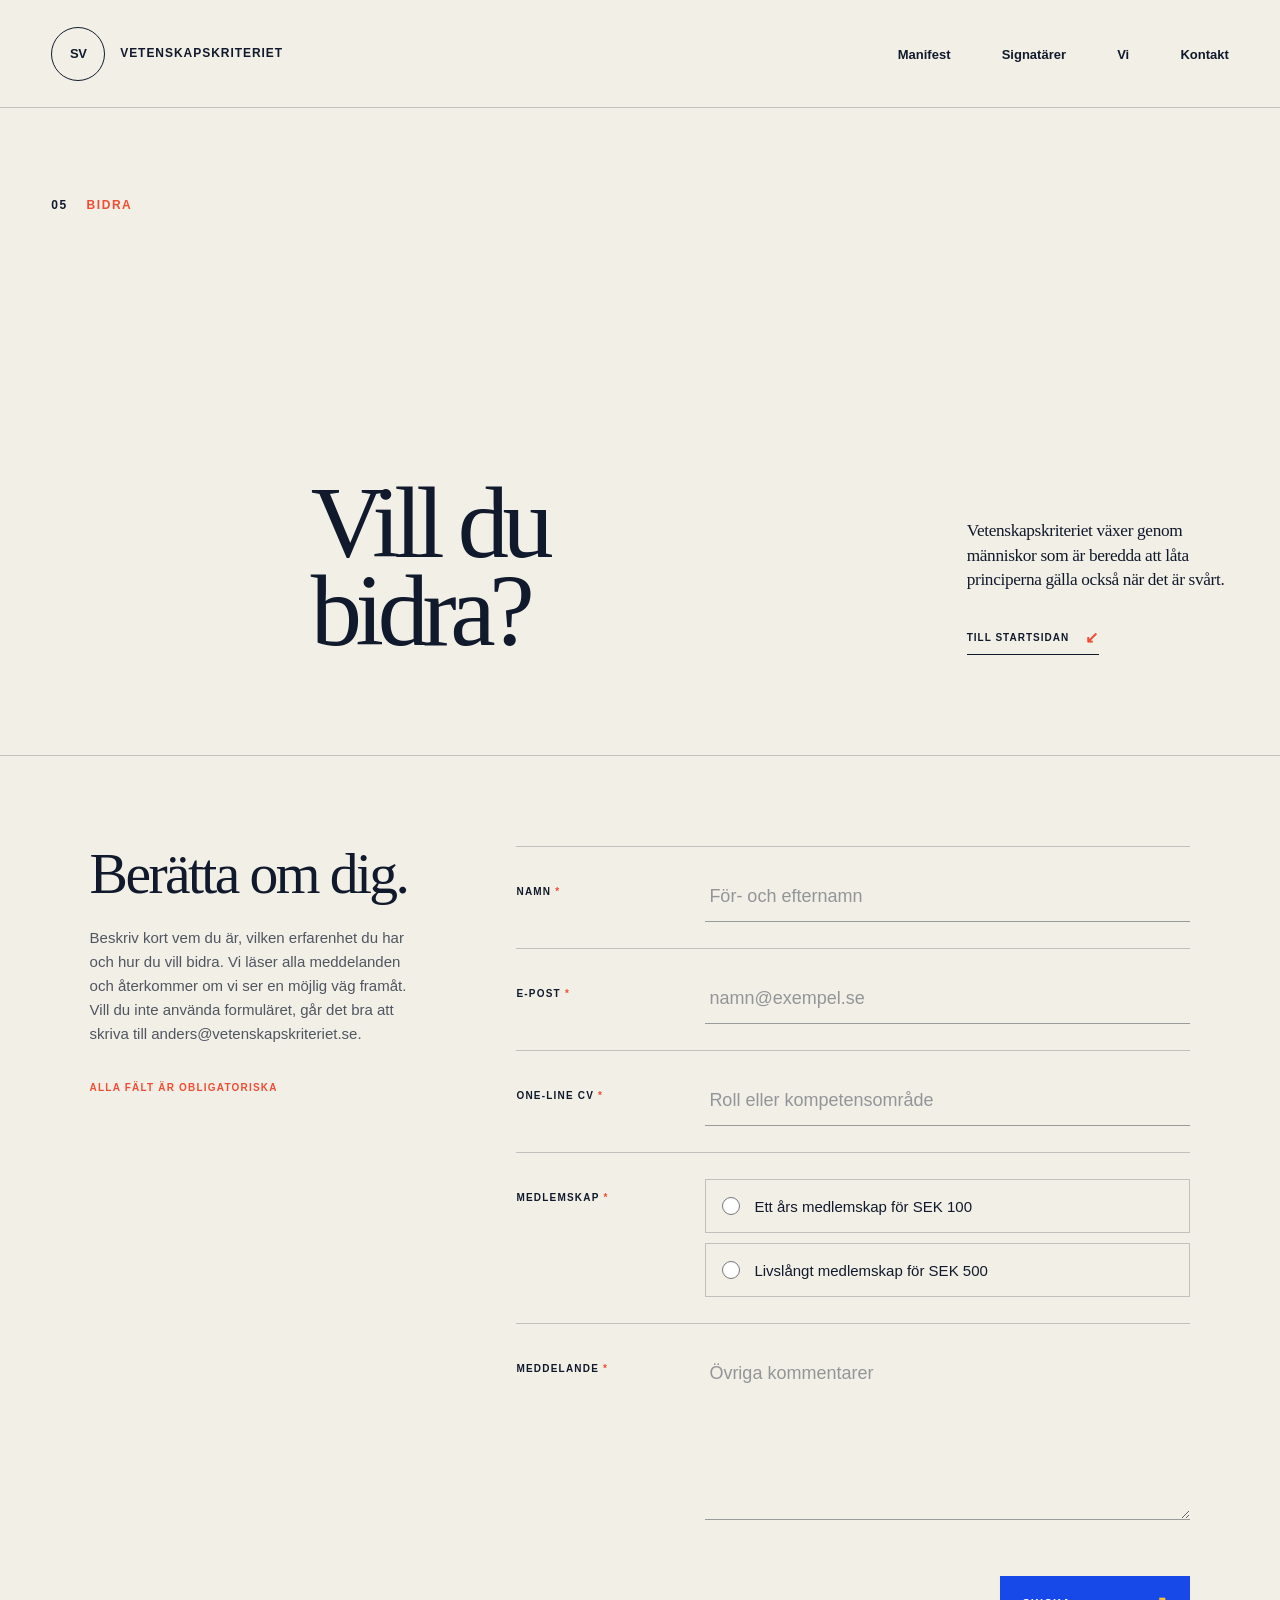
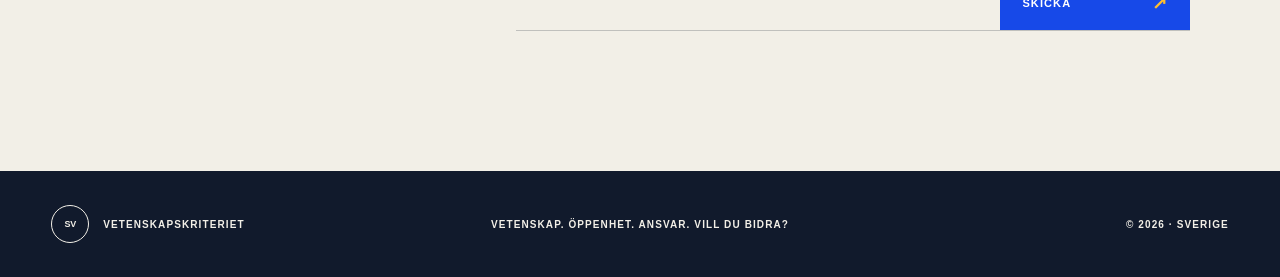
==== bidra/index.html @ 45d04d01 "Katalogstruktur." ====
<!doctype html>
<html lang="sv">
<head>
  <meta charset="utf-8">
  <meta name="viewport" content="width=device-width, initial-scale=1">
  <title>Bidra | Vetenskapskriteriet</title>
  <meta name="description" content="Vill du bidra till Vetenskapskriteriet? Berätta vem du är och hur du vill medverka.">
  <meta name="theme-color" content="#f2efe7">

  <meta property="og:title" content="Bidra | Vetenskapskriteriet">
  <meta property="og:description" content="Berätta vem du är och hur du vill bidra till Vetenskapskriteriet.">
  <meta property="og:type" content="website">
  <meta property="og:locale" content="sv_SE">
  <meta name="twitter:card" content="summary">
  <meta name="twitter:title" content="Bidra | Vetenskapskriteriet">
  <meta name="twitter:description" content="Berätta vem du är och hur du vill bidra till Vetenskapskriteriet.">

  <link rel="icon" type="image/png" href="../favicon.png">
  <link rel="shortcut icon" href="../favicon.ico">
  <link rel="stylesheet" href="../styles.css?v=20260825-1">
</head>
<body>
  <main>
    <header class="site-header">
      <a class="brand" href="https://vetenskapskriteriet.se/" aria-label="Vetenskapskriteriet, startsida">
        <span class="brand-mark" aria-hidden="true">SV</span>
        <span class="brand-name">Vetenskapskriteriet</span>
      </a>

      <nav class="site-nav" aria-label="Huvudnavigation">
          <a href="https://vetenskapskriteriet.se/#manifest">Manifest</a>
          <a href="https://vetenskapskriteriet.se/signatarer/">Signatärer</a>
          <a href="https://vetenskapskriteriet.se/vi/">Vi</a>
          <a href="https://vetenskapskriteriet.se/#kontakt">Kontakt</a>
      </nav>
    </header>

    <section class="council-hero">
      <p class="section-kicker"><span>05</span> Bidra</p>
      <h1>Vill du<br>bidra?</h1>
      <div class="council-hero-copy">
        <p>Vetenskapskriteriet växer genom människor som är beredda att låta principerna gälla också när det är svårt.</p>
        <a class="back-link" href="https://vetenskapskriteriet.se/">Till startsidan <span aria-hidden="true">↙</span></a>
      </div>
    </section>

    <section class="contribute-content" aria-labelledby="contribute-title">
      <div class="contribute-layout">
        <div class="contribute-intro">
          <h2 id="contribute-title">Berätta om dig.</h2>
          <p>Beskriv kort vem du är, vilken erfarenhet du har och hur du vill bidra. Vi läser alla meddelanden och återkommer om vi ser en möjlig väg framåt. Vill du inte använda formuläret, går det bra att skriva till <a href="mailto:anders@vetenskapskriteriet.se">anders@vetenskapskriteriet.se</a>.</p>
          <p class="contribute-note">Alla fält är obligatoriska</p>
        </div>

        <form class="contribute-form" action="mailto:anders@vetenskapskriteriet.se?subject=Jag%20vill%20bidra%20till%20Vetenskapskriteriet" method="post" enctype="text/plain" accept-charset="UTF-8">
          <div class="form-field">
            <label for="name">Namn <span aria-hidden="true">*</span></label>
            <input id="name" name="Namn" type="text" autocomplete="name" placeholder="För- och efternamn" required>
          </div>

          <div class="form-field">
            <label for="email">E-post <span aria-hidden="true">*</span></label>
            <input id="email" name="E-post" type="email" autocomplete="email" inputmode="email" placeholder="namn@exempel.se" required>
          </div>

          <div class="form-field">
            <label for="role">One-line CV <span aria-hidden="true">*</span></label>
            <input id="role" name="Yrkesroll eller kompetensområde" type="text" autocomplete="organization-title" placeholder="Roll eller kompetensområde" required>
          </div>

          <div class="form-field membership-field" role="radiogroup" aria-labelledby="membership-label" aria-required="true">
            <span class="form-field-label" id="membership-label">Medlemskap <span aria-hidden="true">*</span></span>
            <div class="membership-options">
              <label class="radio-option" for="membership-annual">
                <input id="membership-annual" name="Medlemskap" type="radio" value="Ett års medlemskap för SEK 100" required>
                <span>Ett års medlemskap för SEK 100</span>
              </label>
              <label class="radio-option" for="membership-lifetime">
                <input id="membership-lifetime" name="Medlemskap" type="radio" value="Livslångt medlemskap för SEK 500" required>
                <span>Livslångt medlemskap för SEK 500</span>
              </label>
            </div>
          </div>

          <div class="form-field">
            <label for="message">Meddelande <span aria-hidden="true">*</span></label>
            <textarea id="message" name="Meddelande" placeholder="Övriga kommentarer" required></textarea>
          </div>

          <div class="form-actions">
            <button class="submit-button" type="submit">Skicka <span aria-hidden="true">↗</span></button>
          </div>
        </form>
      </div>
    </section>

    <footer class="site-footer">
      <div class="footer-brand"><span class="brand-mark inverted" aria-hidden="true">SV</span><span>Vetenskapskriteriet</span></div>
      <p>Vetenskap. Öppenhet. Ansvar. <a href="https://vetenskapskriteriet.se/bidra/">Vill du bidra?</a></p>
      <p>© 2026 · Sverige</p>
    </footer>
  </main>

  <script>
    const contributeForm = document.querySelector('.contribute-form');

    function buildContributionMailtoUrl(form) {
      const fields = form.elements;
      const subject = 'Jag vill bidra till Vetenskapskriteriet';
      const body = [
        `Namn: ${fields.namedItem('Namn').value}`,
        `E-post: ${fields.namedItem('E-post').value}`,
        `One-line CV: ${fields.namedItem('Yrkesroll eller kompetensområde').value}`,
        `Medlemskap: ${fields.namedItem('Medlemskap').value}`,
        '',
        'Meddelande:',
        fields.namedItem('Meddelande').value
      ].join('\r\n');

      return `mailto:anders@vetenskapskriteriet.se?subject=${encodeURIComponent(subject)}&body=${encodeURIComponent(body)}`;
    }

    contributeForm.addEventListener('submit', (event) => {
      event.preventDefault();
      window.location.href = buildContributionMailtoUrl(contributeForm);
    });
  </script>
</body>
</html>
---- styles.css ----
:root {
  --ink: #111a2c;
  --paper: #f2efe7;
  --signal: #f04d34;
  --blue: #1749e8;
  --line: rgba(17, 26, 44, 0.22);
  --paper-line: rgba(242, 239, 231, 0.24);
}

* { box-sizing: border-box; }
html { scroll-behavior: smooth; }
body {
  margin: 0;
  background: var(--paper);
  color: var(--ink);
  font-family: Arial, Helvetica, sans-serif;
  text-rendering: optimizeLegibility;
}
a { color: inherit; text-decoration: none; }
img { max-width: 100%; display: block; }

.site-header {
  min-height: 108px;
  padding: 22px clamp(24px, 4vw, 68px);
  display: flex;
  align-items: center;
  justify-content: space-between;
  border-bottom: 1px solid var(--line);
}
.brand { display: flex; align-items: center; gap: 15px; }
.brand-mark {
  width: 54px;
  aspect-ratio: 1;
  display: grid;
  place-items: center;
  border: 1.5px solid var(--ink);
  border-radius: 50%;
  font: 700 13px/1 Arial, sans-serif;
  letter-spacing: -.04em;
}
.brand-name { font-size: 12px; font-weight: 700; line-height: 1.08; text-transform: uppercase; letter-spacing: .08em; }
.site-nav { display: flex; gap: clamp(24px, 4vw, 62px); font-size: 13px; font-weight: 700; }
.site-nav a { padding: 10px 0 7px; border-bottom: 1px solid transparent; }
.site-nav a:hover, .site-nav a:focus-visible { border-color: var(--signal); outline: none; }
.site-nav a[aria-current="page"] { border-color: var(--signal); }

.hero {
  min-height: calc(100vh - 108px);
  padding: 28px clamp(24px, 4vw, 68px) 36px;
  display: grid;
  grid-template-columns: minmax(150px, .7fr) minmax(530px, 2.35fr) minmax(100px, .5fr);
  grid-template-rows: auto 1fr auto;
  column-gap: clamp(24px, 4vw, 70px);
  background-image: linear-gradient(90deg, transparent calc(50% - .5px), rgba(17,26,44,.06) 50%, transparent calc(50% + .5px));
}
.hero-meta { display: flex; flex-direction: column; gap: 7px; padding-top: 6px; font-size: 10px; font-weight: 700; text-transform: uppercase; letter-spacing: .14em; }
.hero-meta span:not(:last-child)::after { content: " ·"; color: var(--signal); }
.hero-copy { grid-column: 2; align-self: center; max-width: 1030px; padding: 52px 0; }
.eyebrow, .section-kicker { margin: 0 0 24px; color: var(--blue); font-size: 12px; font-weight: 700; text-transform: uppercase; letter-spacing: .13em; }
h1 { margin: 0; max-width: 970px; font-family: Georgia, 'Times New Roman', serif; font-size: clamp(64px, 8.4vw, 142px); font-weight: 400; line-height: .86; letter-spacing: -.062em; }
.hero-lede { max-width: 670px; margin: 38px 0 30px; font-size: clamp(18px, 1.55vw, 25px); line-height: 1.45; letter-spacing: -.015em; }
.text-link { display: inline-flex; gap: 18px; align-items: center; padding-bottom: 8px; border-bottom: 1px solid var(--ink); font-size: 13px; font-weight: 700; text-transform: uppercase; letter-spacing: .08em; }
.text-link span { color: var(--signal); font-size: 18px; transition: transform .2s ease; }
.text-link:hover span { transform: translate(3px, 3px); }
.hero-index { grid-column: 3; grid-row: 2; align-self: end; display: grid; grid-template-columns: auto 1fr; gap: 8px 12px; align-items: center; font-size: 10px; text-transform: uppercase; letter-spacing: .14em; }
.hero-index-line { height: 1px; background: var(--ink); }
.hero-index span:last-child { grid-column: 2; color: var(--signal); }

.fact-band {
  padding: 52px clamp(24px, 4vw, 68px);
  display: grid;
  grid-template-columns: repeat(3, minmax(135px, .55fr)) minmax(330px, 1.7fr);
  gap: 28px;
  align-items: end;
  border-top: 1px solid var(--line);
  border-bottom: 1px solid var(--line);
}
.fact-band > div { display: flex; align-items: flex-end; gap: 14px; }
.fact-band strong { font-family: Georgia, serif; font-size: clamp(42px, 4vw, 68px); font-weight: 400; line-height: .8; letter-spacing: -.06em; }
.fact-band span { font-size: 9px; font-weight: 700; line-height: 1.25; text-transform: uppercase; letter-spacing: .12em; }
.fact-band > p {
  max-width: 640px;
  margin: 0 0 -4px;
  padding-left: clamp(34px, 3.5vw, 64px);
  font: 400 clamp(18px, 1.55vw, 24px)/1.35 Georgia, serif;
  letter-spacing: -.02em;
}

.manifest { padding: 120px clamp(24px, 4vw, 68px) 140px; background: var(--ink); color: var(--paper); }
.section-heading { display: grid; grid-template-columns: .62fr 1.8fr .78fr; gap: clamp(28px, 4vw, 80px); align-items: start; margin-bottom: 80px; }
.section-heading > p { margin: 8px 0 0; font-size: 11px; font-weight: 700; text-transform: uppercase; letter-spacing: .15em; }
.section-heading > p span { color: var(--signal); margin-right: 14px; }
.section-heading h2 { margin: 0; font: 400 clamp(48px, 6.2vw, 104px)/.93 Georgia, serif; letter-spacing: -.055em; }
.principle-list { max-width: 1160px; margin: 0 0 0 auto; padding: 0; list-style: none; }
.principle-list li { display: grid; grid-template-columns: 70px 1fr; gap: 28px; padding: 34px 0; border-top: 1px solid var(--paper-line); }
.principle-list li:last-child { border-bottom: 1px solid var(--paper-line); }
.principle-number { padding-top: 8px; color: var(--signal); font-size: 10px; font-weight: 700; letter-spacing: .15em; }
.principle-list li > div { display: grid; grid-template-columns: 1.05fr .95fr; gap: 50px; align-items: start; }
.principle-list h3 { margin: 0; font: 400 clamp(28px, 3vw, 48px)/1.02 Georgia, serif; letter-spacing: -.035em; }
.principle-list p { max-width: 460px; margin: 4px 0 0; color: rgba(242,239,231,.75); font-size: 16px; line-height: 1.55; }

.declaration { min-height: 90vh; padding: 130px clamp(24px, 7vw, 128px) 90px; position: relative; display: flex; flex-direction: column; justify-content: center; overflow: hidden; }
.declaration::before { content: "V"; position: absolute; top: -15vw; right: -3vw; color: rgba(23,73,232,.06); font: 400 70vw/1 Georgia, serif; z-index: 0; }
.declaration > * { position: relative; z-index: 1; }
.declaration blockquote { max-width: 1280px; margin: 0; font: 400 clamp(42px, 6.7vw, 112px)/.98 Georgia, serif; letter-spacing: -.055em; }
.declaration blockquote em { color: var(--blue); font-style: italic; }
.declaration-aside { width: 100%; margin-top: 80px; display: flex; align-items: center; justify-content: flex-end; gap: 30px; }
.declaration-aside p { width: 270px; margin: 0; font-size: 11px; font-weight: 700; line-height: 1.5; text-transform: uppercase; letter-spacing: .12em; }
.orbit { width: 72px; aspect-ratio: 1; display: grid; place-items: center; position: relative; border: 1px solid var(--line); border-radius: 50%; }
.orbit::before { content: ""; width: 45px; height: 1px; background: var(--ink); transform: rotate(-38deg); }
.orbit i { position: absolute; width: 9px; aspect-ratio: 1; top: 17px; right: 14px; background: var(--signal); border-radius: 50%; }

.council { padding: 120px clamp(24px, 4vw, 68px) 150px; border-top: 1px solid var(--line); }
.section-note { padding-top: 8px; }
.section-note span { color: var(--signal); font-size: 10px; font-weight: 700; text-transform: uppercase; letter-spacing: .13em; }
.section-note p { max-width: 270px; margin: 12px 0 0; font-size: 12px; line-height: 1.5; }
.section-action {
  display: inline-flex;
  align-items: center;
  gap: 16px;
  margin-top: 24px;
  padding-bottom: 7px;
  border-bottom: 1px solid var(--ink);
  font-size: 11px;
  font-weight: 700;
  text-transform: uppercase;
  letter-spacing: .1em;
}
.section-action b { color: var(--signal); font-size: 16px; font-weight: 400; transition: transform .2s ease; }
.section-action:hover b { transform: translateX(4px); }
.member-grid { display: grid; grid-template-columns: repeat(4, 1fr); gap: 12px; }
.member-card { min-width: 0; }
.portrait-wrap { position: relative; overflow: hidden; background: #bdc3c6; }
.portrait-wrap::after { content: ""; position: absolute; inset: 0; border: 1px solid rgba(17,26,44,.12); pointer-events: none; }
.portrait-wrap img { width: 100%; aspect-ratio: .82; object-fit: cover; object-position: center top; filter: saturate(.58) contrast(1.03); transition: transform .5s cubic-bezier(.2,.7,.2,1), filter .4s ease; }
.member-card:hover img { transform: scale(1.025); filter: saturate(.85) contrast(1.02); }
.portrait-wrap > span { position: absolute; left: 15px; bottom: 14px; width: 34px; aspect-ratio: 1; display: grid; place-items: center; border-radius: 50%; background: var(--paper); color: var(--ink); font-size: 9px; font-weight: 700; }
.member-card h2, .member-card h3 { margin: 19px 0 10px; padding-top: 15px; border-top: 1px solid var(--line); font: 400 clamp(25px, 2vw, 35px)/1 Georgia, serif; letter-spacing: -.035em; }
.member-card > p { margin: 0; max-width: 340px; color: rgba(17,26,44,.7); font-size: 12px; line-height: 1.5; }

.council-hero {
  min-height: 72vh;
  padding: 90px clamp(24px, 4vw, 68px) 100px;
  display: grid;
  grid-template-columns: .62fr 1.8fr .78fr;
  gap: clamp(28px, 4vw, 80px);
  align-items: end;
  border-bottom: 1px solid var(--line);
  background-image: linear-gradient(90deg, transparent calc(50% - .5px), rgba(17,26,44,.06) 50%, transparent calc(50% + .5px));
}
.council-hero .section-kicker { align-self: start; color: var(--signal); }
.council-hero .section-kicker span { margin-right: 14px; color: var(--ink); }
.council-hero h1 { grid-column: 2; max-width: 990px; font-size: clamp(66px, 8vw, 134px); }
.council-hero-copy { grid-column: 3; }
.council-hero-copy > p { margin: 0 0 34px; font: 400 clamp(17px, 1.35vw, 22px)/1.42 Georgia, serif; letter-spacing: -.02em; }
.back-link { display: inline-flex; align-items: center; gap: 16px; padding-bottom: 7px; border-bottom: 1px solid var(--ink); font-size: 10px; font-weight: 700; text-transform: uppercase; letter-spacing: .1em; }
.back-link span { color: var(--signal); font-size: 16px; }
.council-directory { padding-top: 80px; border-top: 0; }
.directory-heading { display: flex; align-items: flex-start; justify-content: space-between; gap: 40px; margin-bottom: 55px; padding-bottom: 24px; border-bottom: 1px solid var(--line); }
.directory-heading > p { margin: 0; font-size: 11px; font-weight: 700; text-transform: uppercase; letter-spacing: .15em; }
.directory-heading .section-note { max-width: 380px; padding-top: 0; }
.directory-heading .section-note p { max-width: 380px; }
.directory-member-grid { row-gap: 70px; }
.directory-contact { padding: 100px clamp(24px, 7vw, 128px); display: grid; grid-template-columns: 1.4fr 1fr; gap: 40px; align-items: end; background: var(--blue); color: white; }
.directory-contact .section-kicker { grid-column: 1 / -1; color: rgba(255,255,255,.65); }
.directory-contact h2 { margin: 0; font: 400 clamp(52px, 7vw, 112px)/.9 Georgia, serif; letter-spacing: -.055em; }
.directory-contact a { justify-self: end; display: inline-flex; gap: 28px; align-items: center; padding-bottom: 8px; border-bottom: 1px solid white; font: 400 clamp(24px, 2.5vw, 42px)/1 Georgia, serif; }
.directory-contact a span { color: #ffbe2e; transition: transform .2s ease; }
.directory-contact a:hover span { transform: translate(4px, -4px); }

.about-content { padding: 80px clamp(24px, 7vw, 128px) 140px; }
.about-list { max-width: 1180px; margin: 0 0 0 auto; border-bottom: 1px solid var(--line); }
.about-section {
  display: grid;
  grid-template-columns: 70px minmax(260px, .8fr) minmax(340px, 1.2fr);
  gap: clamp(24px, 4vw, 70px);
  padding: 54px 0 60px;
  align-items: start;
}
.about-section + .about-section { border-top: 1px solid var(--line); }
.about-number { padding-top: 8px; color: var(--signal); font-size: 10px; font-weight: 700; letter-spacing: .15em; }
.about-section h2 { margin: 0; font: 400 clamp(36px, 4.5vw, 72px)/.96 Georgia, serif; letter-spacing: -.045em; }
.about-section p { max-width: 570px; margin: 5px 0 0; color: rgba(17,26,44,.75); font-size: clamp(16px, 1.3vw, 20px); line-height: 1.55; }

.contribute-content { padding: 90px clamp(24px, 7vw, 128px) 140px; }
.contribute-layout {
  max-width: 1180px;
  margin: 0 0 0 auto;
  display: grid;
  grid-template-columns: minmax(220px, .65fr) minmax(480px, 1.35fr);
  gap: clamp(50px, 8vw, 130px);
  align-items: start;
}
.contribute-intro h2 { margin: 0 0 24px; font: 400 clamp(36px, 4.5vw, 68px)/.98 Georgia, serif; letter-spacing: -.045em; }
.contribute-intro p { max-width: 390px; margin: 0; color: rgba(17,26,44,.72); font-size: 15px; line-height: 1.6; }
.contribute-note { margin-top: 34px !important; color: var(--signal) !important; font-size: 10px !important; font-weight: 700; text-transform: uppercase; letter-spacing: .12em; }
.contribute-form { border-bottom: 1px solid var(--line); }
.form-field { display: grid; grid-template-columns: minmax(120px, .34fr) 1fr; gap: 24px; padding: 26px 0; border-top: 1px solid var(--line); }
.form-field > label, .form-field-label { padding-top: 13px; font-size: 10px; font-weight: 700; text-transform: uppercase; letter-spacing: .12em; }
.form-field > label span, .form-field-label > span { color: var(--signal); }
.form-field > input, .form-field > textarea {
  width: 100%;
  border: 0;
  border-bottom: 1px solid rgba(17,26,44,.4);
  border-radius: 0;
  padding: 10px 4px 12px;
  background: transparent;
  color: var(--ink);
  font: 400 18px/1.45 Arial, Helvetica, sans-serif;
}
.form-field > textarea { min-height: 170px; resize: vertical; }
.form-field > input:focus-visible, .form-field > textarea:focus-visible { outline: 2px solid var(--blue); outline-offset: 4px; }
.form-field > input::placeholder, .form-field > textarea::placeholder { color: rgba(17,26,44,.42); }
.membership-options { display: grid; gap: 10px; }
.radio-option {
  min-height: 54px;
  display: flex;
  align-items: center;
  gap: 14px;
  border: 1px solid var(--line);
  padding: 14px 16px;
  cursor: pointer;
  font-size: 15px;
  line-height: 1.4;
}
.radio-option input { width: 18px; height: 18px; flex: 0 0 auto; margin: 0; accent-color: var(--blue); }
.radio-option:has(input:checked) { border-color: var(--blue); background: rgba(23,73,232,.05); }
.radio-option:has(input:focus-visible) { outline: 2px solid var(--blue); outline-offset: 4px; }
.form-actions { display: flex; justify-content: flex-end; padding: 30px 0 0; }
.submit-button {
  min-width: 190px;
  display: inline-flex;
  align-items: center;
  justify-content: space-between;
  gap: 30px;
  border: 0;
  padding: 18px 22px;
  background: var(--blue);
  color: white;
  cursor: pointer;
  font: 700 11px/1 Arial, Helvetica, sans-serif;
  text-transform: uppercase;
  letter-spacing: .1em;
}
.submit-button span { color: #ffbe2e; font-size: 18px; transition: transform .2s ease; }
.submit-button:hover span { transform: translate(4px, -4px); }
.submit-button:focus-visible { outline: 2px solid var(--signal); outline-offset: 4px; }

.contact { padding: 120px clamp(24px, 7vw, 128px) 90px; background: var(--blue); color: white; }
.contact .section-kicker { color: rgba(255,255,255,.65); }
.contact h2 { max-width: 1250px; margin: 0; font: 400 clamp(56px, 8.4vw, 142px)/.88 Georgia, serif; letter-spacing: -.06em; }
.contact-bottom { margin-top: 90px; padding-top: 28px; display: grid; grid-template-columns: 1fr 1fr; gap: 40px; border-top: 1px solid rgba(255,255,255,.3); align-items: end; }
.contact-bottom p { max-width: 470px; margin: 0; font-size: 17px; line-height: 1.45; }
.contact-bottom a { justify-self: end; display: flex; align-items: center; gap: 40px; font: 400 clamp(25px, 3vw, 46px)/1 Georgia, serif; border-bottom: 1px solid white; padding-bottom: 8px; }
.contact-bottom a span { color: #ffbe2e; transition: transform .2s ease; }
.contact-bottom a:hover span { transform: translate(4px, -4px); }

.site-footer { padding: 34px clamp(24px, 4vw, 68px); display: grid; grid-template-columns: 1fr 1fr 1fr; gap: 30px; align-items: center; background: var(--ink); color: var(--paper); font-size: 10px; font-weight: 700; text-transform: uppercase; letter-spacing: .11em; }
.site-footer p { margin: 0; }
.site-footer p:nth-child(2) { text-align: center; }
.site-footer p:last-child { text-align: right; }
.footer-brand { display: flex; align-items: center; gap: 14px; }
.brand-mark.inverted { width: 38px; border-color: var(--paper); font-size: 9px; }

@media (max-width: 1050px) {
  .fact-band { grid-template-columns: repeat(3, 1fr); }
  .fact-band > p {
    grid-column: 1 / -1;
    max-width: 750px;
    margin-top: 25px;
    padding: 30px 0 0;
    border-top: 1px solid var(--line);
  }
  .section-heading { grid-template-columns: .5fr 1.5fr; }
  .section-note { grid-column: 2; }
  .member-grid { grid-template-columns: repeat(2, 1fr); gap: 50px 14px; }
  .council-hero { grid-template-columns: .5fr 1.5fr; }
  .council-hero-copy { grid-column: 2; max-width: 620px; }
}

@media (max-width: 820px) {
  .site-header { min-height: 90px; }
  .site-nav { gap: 16px; }
  .site-nav a:last-child { display: none; }
  .hero { min-height: calc(100svh - 90px); grid-template-columns: 1fr; grid-template-rows: auto 1fr auto; }
  .hero-meta { flex-direction: row; flex-wrap: wrap; }
  .hero-copy { grid-column: 1; }
  h1 { font-size: clamp(55px, 16vw, 92px); line-height: .9; }
  .hero-index { grid-column: 1; grid-row: 3; width: 130px; }
  .manifest, .council, .contact { padding-top: 85px; padding-bottom: 95px; }
  .section-heading { grid-template-columns: 1fr; gap: 34px; margin-bottom: 55px; }
  .section-heading h2, .section-note { grid-column: 1; }
  .principle-list { margin-left: 0; }
  .principle-list li > div { grid-template-columns: 1fr; gap: 14px; }
  .declaration { min-height: 75vh; padding-top: 90px; padding-bottom: 70px; }
  .contact-bottom { grid-template-columns: 1fr; }
  .contact-bottom a { justify-self: start; }
  .council-hero { min-height: auto; grid-template-columns: 1fr; padding-top: 70px; padding-bottom: 80px; }
  .council-hero h1, .council-hero-copy { grid-column: 1; }
  .council-hero h1 { font-size: clamp(55px, 14vw, 88px); margin: 40px 0; }
  .directory-heading { display: grid; }
  .directory-contact { grid-template-columns: 1fr; }
  .directory-contact a { justify-self: start; }
  .about-content { padding-top: 60px; padding-bottom: 95px; }
  .about-list { margin-left: 0; }
  .about-section { grid-template-columns: 42px 1fr; gap: 18px; }
  .about-section p { grid-column: 2; }
  .contribute-content { padding-top: 70px; padding-bottom: 95px; }
  .contribute-layout { margin-left: 0; grid-template-columns: 1fr; gap: 60px; }
  .contribute-intro p { max-width: 600px; }
  .site-footer { grid-template-columns: 1fr auto; }
  .site-footer p:nth-child(2) { display: none; }
}

@media (max-width: 560px) {
  .brand-name { display: none; }
  .site-header, .hero, .fact-band, .manifest, .council, .contact, .site-footer { padding-left: 20px; padding-right: 20px; }
  .hero-copy { padding: 44px 0 52px; }
  .hero-lede { font-size: 17px; }
  .fact-band { grid-template-columns: 1fr 1fr; padding-top: 38px; padding-bottom: 38px; }
  .fact-band > div:nth-child(3), .fact-band > p { grid-column: 1 / -1; }
  .fact-band > p { font-size: 19px; }
  .section-heading h2 { font-size: 48px; }
  .principle-list li { grid-template-columns: 36px 1fr; gap: 14px; padding: 27px 0; }
  .principle-list h3 { font-size: 29px; }
  .principle-list p { font-size: 14px; }
  .declaration { padding-left: 20px; padding-right: 20px; }
  .declaration blockquote { font-size: 42px; }
  .declaration-aside { justify-content: flex-start; margin-top: 55px; }
  .orbit { flex: 0 0 62px; }
  .member-grid { grid-template-columns: 1fr; gap: 55px; }
  .member-card h2, .member-card h3 { font-size: 32px; }
  .council-hero, .directory-contact { padding-left: 20px; padding-right: 20px; }
  .about-content { padding-left: 20px; padding-right: 20px; }
  .about-section { grid-template-columns: 32px 1fr; padding: 38px 0 44px; gap: 12px; }
  .about-section h2 { font-size: 38px; }
  .about-section p { font-size: 15px; }
  .contribute-content { padding-left: 20px; padding-right: 20px; }
  .contribute-layout { gap: 48px; }
  .form-field { grid-template-columns: 1fr; gap: 4px; padding: 22px 0 26px; }
  .form-field > label, .form-field-label { padding-top: 0; }
  .membership-options { margin-top: 8px; }
  .form-actions { justify-content: stretch; }
  .submit-button { width: 100%; }
  .contact h2 { font-size: 55px; }
  .contact-bottom { margin-top: 60px; }
  .contact-bottom a { gap: 20px; font-size: 27px; }
  .site-footer { grid-template-columns: 1fr; }
  .site-footer p:last-child { text-align: left; }
}

@media (prefers-reduced-motion: reduce) {
  html { scroll-behavior: auto; }
  *, *::before, *::after { transition: none !important; }
}
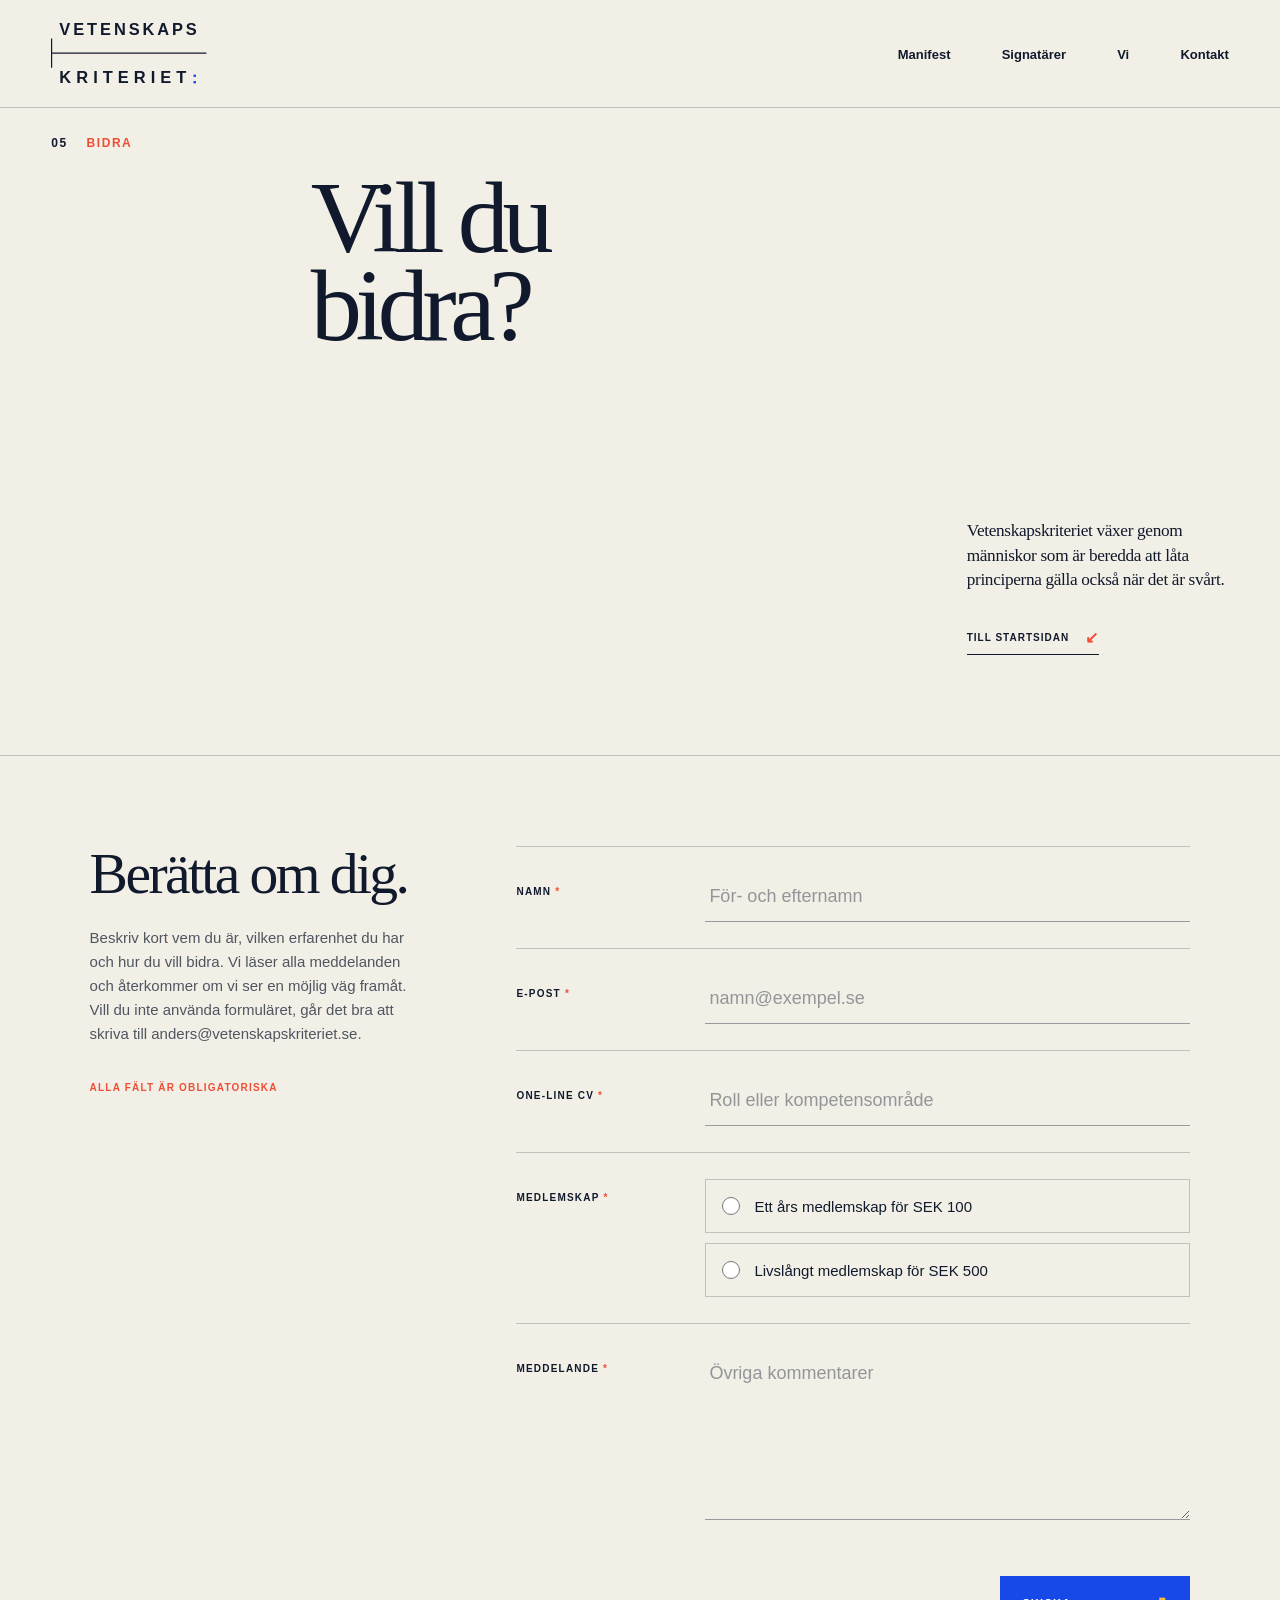
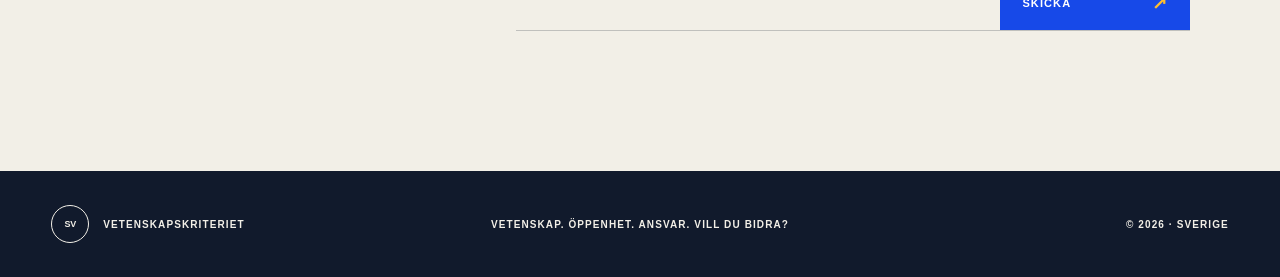
==== commit 3c501f1b: "Justerad logo." ====
--- a/bidra/index.html
+++ b/bidra/index.html
@@ -17,25 +17,34 @@
 
   <link rel="icon" type="image/png" href="../favicon.png">
   <link rel="shortcut icon" href="../favicon.ico">
-  <link rel="stylesheet" href="../styles.css?v=20260825-1">
+  <link rel="stylesheet" href="../styles.css?v=20260903-1">
 </head>
 <body>
   <main>
     <header class="site-header">
-      <a class="brand" href="https://vetenskapskriteriet.se/" aria-label="Vetenskapskriteriet, startsida">
-        <span class="brand-mark" aria-hidden="true">SV</span>
-        <span class="brand-name">Vetenskapskriteriet</span>
+      <a class="brand brand--wordmark" href="https://vetenskapskriteriet.se/" aria-label="Vetenskapskriteriet, startsida">
+          <svg xmlns="http://www.w3.org/2000/svg" viewBox="0 0 1044 420" width="156" height="63" fill="currentColor" aria-hidden="true" focusable="false">
+              <g font-family="Arial, Helvetica, sans-serif" font-size="110" font-weight="700">
+                  <text x="56" y="86" textLength="920" lengthAdjust="spacing">VETENSKAPS</text>
+                  <text x="56" y="410" textLength="850" lengthAdjust="spacing">KRITERIET</text>
+              </g>
+              <path d="M4 110V306 M4 208H1040" fill="none" stroke="currentColor" stroke-width="8" />
+              <g class="brand-wordmark-colon">
+                  <rect x="954" y="351" width="16" height="16" />
+                  <rect x="954" y="394" width="16" height="16" />
+              </g>
+          </svg>
       </a>
 
       <nav class="site-nav" aria-label="Huvudnavigation">
-          <a href="https://vetenskapskriteriet.se/#manifest">Manifest</a>
+          <a href="https://vetenskapskriteriet.se/manifest/">Manifest</a>
           <a href="https://vetenskapskriteriet.se/signatarer/">Signatärer</a>
           <a href="https://vetenskapskriteriet.se/vi/">Vi</a>
-          <a href="https://vetenskapskriteriet.se/#kontakt">Kontakt</a>
+          <a href="https://vetenskapskriteriet.se/kontakt/">Kontakt</a>
       </nav>
     </header>
 
-    <section class="council-hero">
+    <section class="council-hero compact-hero">
       <p class="section-kicker"><span>05</span> Bidra</p>
       <h1>Vill du<br>bidra?</h1>
       <div class="council-hero-copy">
--- a/styles.css
+++ b/styles.css
@@ -155,6 +155,9 @@
 .council-hero-copy > p { margin: 0 0 34px; font: 400 clamp(17px, 1.35vw, 22px)/1.42 Georgia, serif; letter-spacing: -.02em; }
 .back-link { display: inline-flex; align-items: center; gap: 16px; padding-bottom: 7px; border-bottom: 1px solid var(--ink); font-size: 10px; font-weight: 700; text-transform: uppercase; letter-spacing: .1em; }
 .back-link span { color: var(--signal); font-size: 16px; }
+.council-hero.compact-hero { padding-top: 28px; }
+.council-hero.compact-hero > h1 { align-self: start; margin-top: 38px; }
+.council-hero.home-hero .hero-copy { padding-top: 0; }
 .council-directory { padding-top: 80px; border-top: 0; }
 .directory-heading { display: flex; align-items: flex-start; justify-content: space-between; gap: 40px; margin-bottom: 55px; padding-bottom: 24px; border-bottom: 1px solid var(--line); }
 .directory-heading > p { margin: 0; font-size: 11px; font-weight: 700; text-transform: uppercase; letter-spacing: .15em; }
@@ -353,3 +356,12 @@
   html { scroll-behavior: auto; }
   *, *::before, *::after { transition: none !important; }
 }
+
+.brand--wordmark { flex: 0 0 auto; }
+.brand--wordmark svg { display: block; width: 156px; height: auto; }
+.brand-wordmark-colon { fill: var(--blue); }
+
+@media (max-width: 560px) {
+  .site-header { flex-wrap: wrap; gap: 12px; }
+  .brand--wordmark svg { width: 140px; }
+}
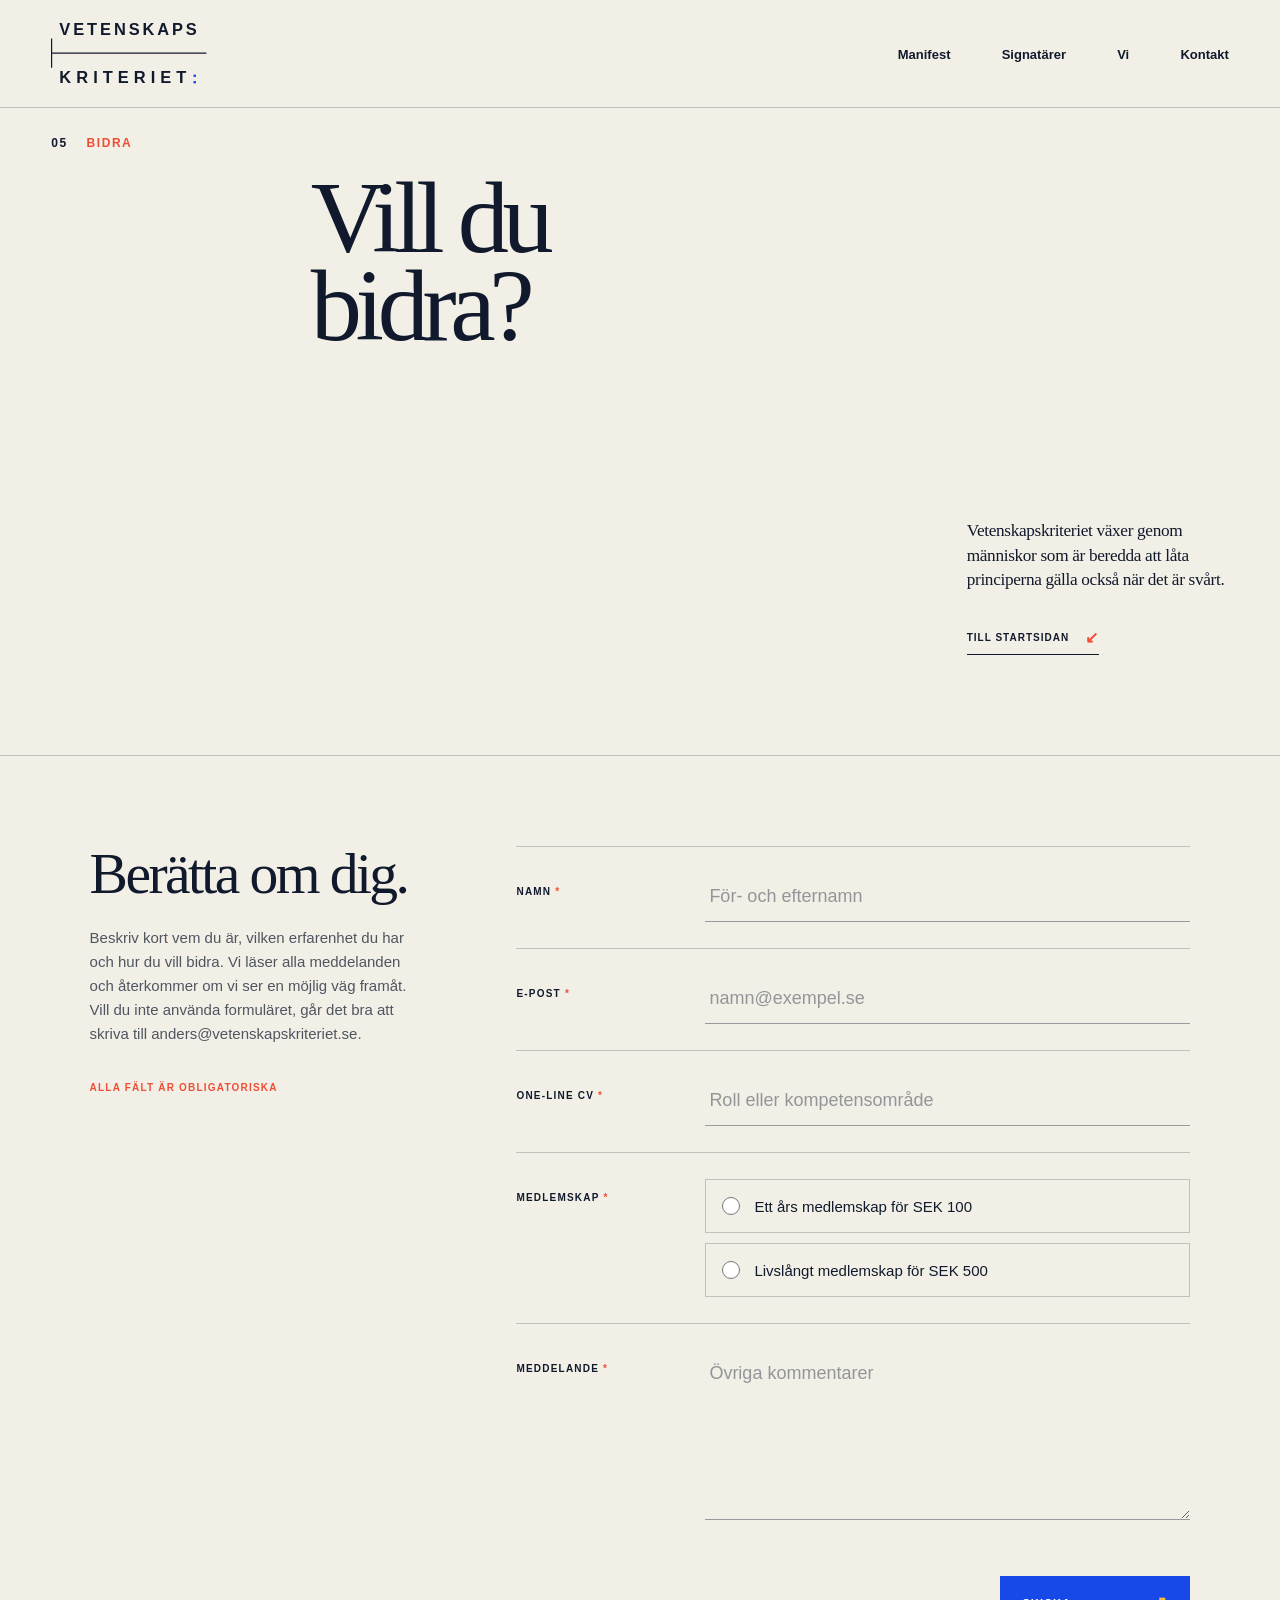
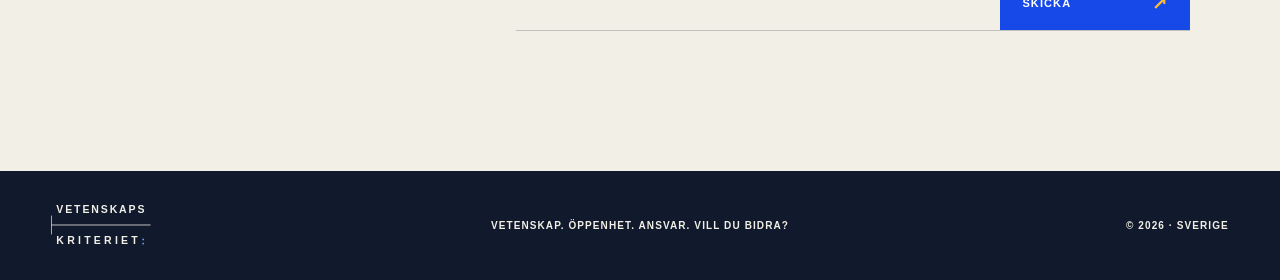
==== commit 69ee6153: "Logo i sidfot." ====
--- a/bidra/index.html
+++ b/bidra/index.html
@@ -17,7 +17,7 @@
 
   <link rel="icon" type="image/png" href="../favicon.png">
   <link rel="shortcut icon" href="../favicon.ico">
-  <link rel="stylesheet" href="../styles.css?v=20260903-1">
+  <link rel="stylesheet" href="../styles.css?v=20260903-3">
 </head>
 <body>
   <main>
@@ -104,7 +104,19 @@
     </section>
 
     <footer class="site-footer">
-      <div class="footer-brand"><span class="brand-mark inverted" aria-hidden="true">SV</span><span>Vetenskapskriteriet</span></div>
+      <a class="footer-brand brand--wordmark" href="https://vetenskapskriteriet.se/" aria-label="Vetenskapskriteriet, startsida">
+          <svg xmlns="http://www.w3.org/2000/svg" viewBox="0 0 1044 420" width="156" height="63" fill="currentColor" aria-hidden="true" focusable="false">
+              <g font-family="Arial, Helvetica, sans-serif" font-size="110" font-weight="700">
+                  <text x="56" y="86" textLength="920" lengthAdjust="spacing">VETENSKAPS</text>
+                  <text x="56" y="410" textLength="850" lengthAdjust="spacing">KRITERIET</text>
+              </g>
+              <path d="M4 110V306 M4 208H1040" fill="none" stroke="currentColor" stroke-width="8" />
+              <g class="brand-wordmark-colon">
+                  <rect x="954" y="351" width="16" height="16" />
+                  <rect x="954" y="394" width="16" height="16" />
+              </g>
+          </svg>
+      </a>
       <p>Vetenskap. Öppenhet. Ansvar. <a href="https://vetenskapskriteriet.se/bidra/">Vill du bidra?</a></p>
       <p>© 2026 · Sverige</p>
     </footer>
--- a/styles.css
+++ b/styles.css
@@ -358,8 +358,10 @@
 }
 
 .brand--wordmark { flex: 0 0 auto; }
-.brand--wordmark svg { display: block; width: 156px; height: auto; }
+.brand--wordmark svg { display: block; width: 156px; height: auto; letter-spacing: normal; }
 .brand-wordmark-colon { fill: var(--blue); }
+.footer-brand.brand--wordmark svg { width: 100px; }
+.footer-brand .brand-wordmark-colon { fill: #809dff; }
 
 @media (max-width: 560px) {
   .site-header { flex-wrap: wrap; gap: 12px; }
